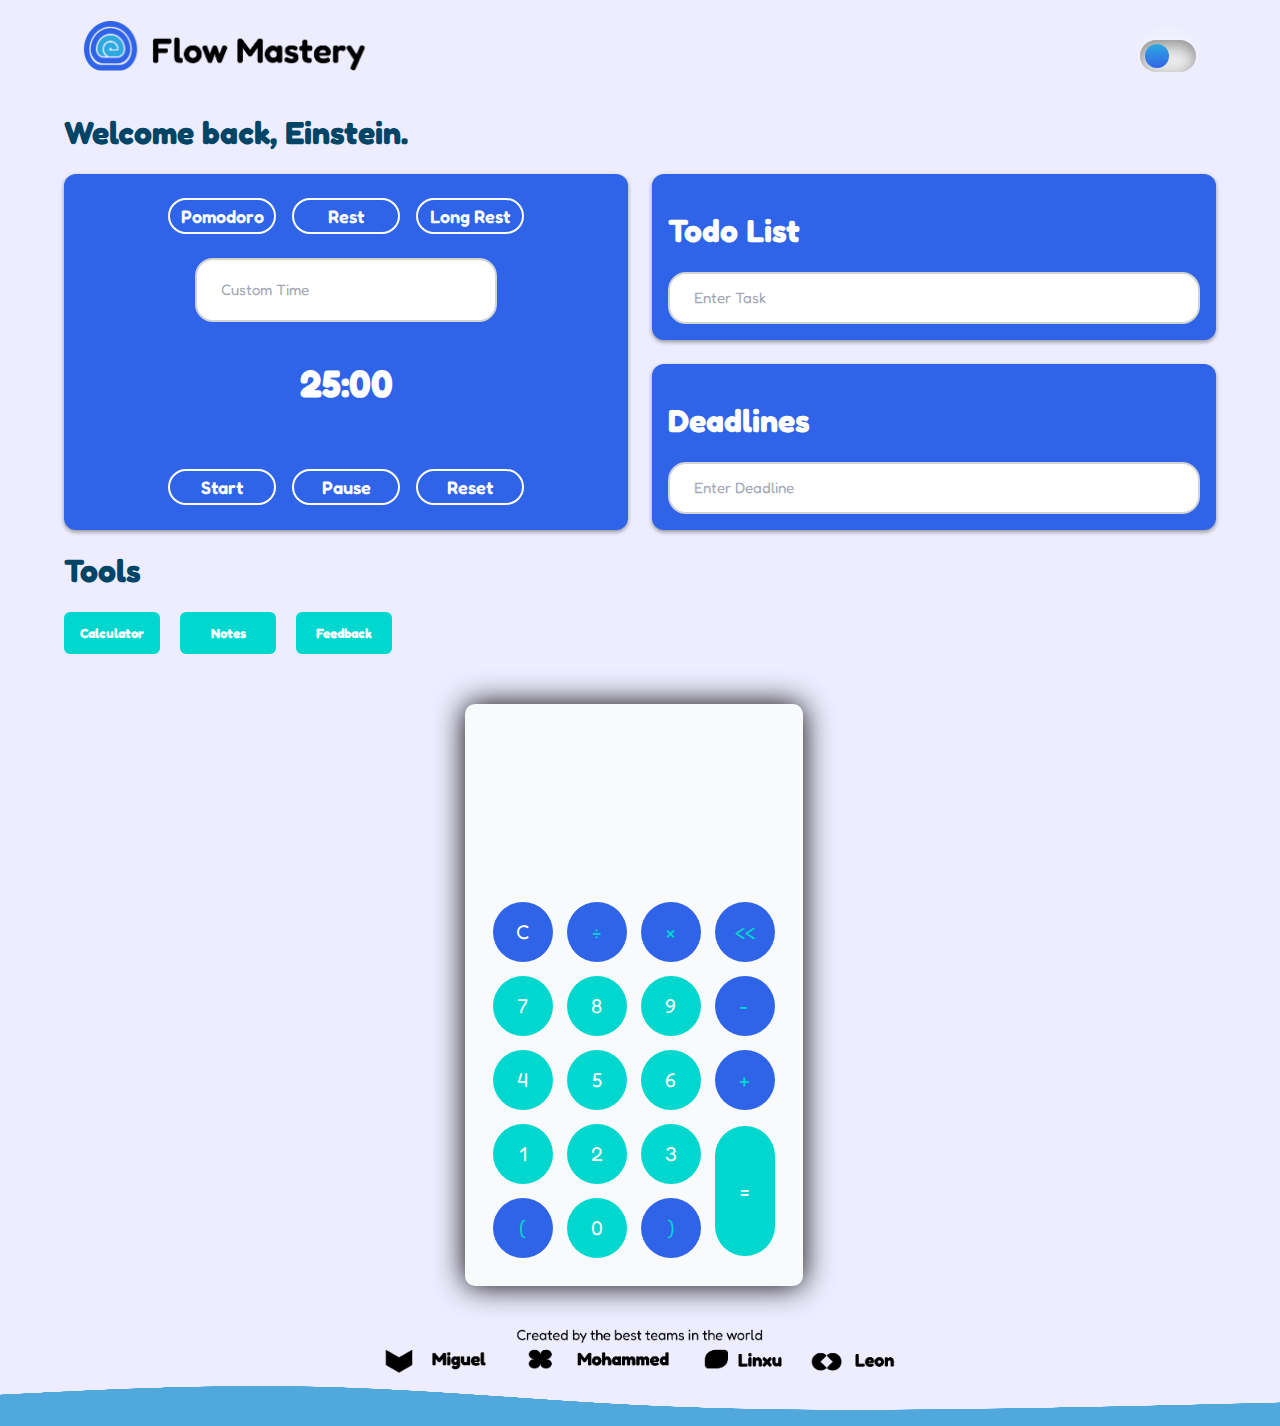
==== index.html @ e6555a39 "Completed" ====
<!DOCTYPE html>
<html lang="en" data-theme="light">

<head>
    <meta charset="UTF-8" />
    <meta http-equiv="X-UA-Compatible" content="IE=edge" />
    <meta name="viewport" content="width=device-width, initial-scale=1.0" />
    <meta name="authors" content="Miguel Louis, Yizhuang Lin, Linux Li, Mohammad El Ghali " />
    <meta name="emails" content="loui0064@algonquinlive.com,li000833@algonquinlive.com " />
    <link rel="preconnect" href="https://fonts.googleapis.com">
    <link rel="preconnect" href="https://fonts.gstatic.com" crossorigin>
    <link href="https://fonts.googleapis.com/css2?family=Fredoka:wght@400;500;600&family=Lato&display=swap"
        rel="stylesheet">
    <link rel="stylesheet" href="styles/global.css" />
    <link rel="stylesheet" href="styles/timer.css" />
    <link rel="stylesheet" href="styles/todo.css" />
    <link rel="stylesheet" href="styles/tools.css" />
    <link rel="stylesheet" href="styles/calculator.css" />
    <link rel="stylesheet" href="styles/notepad.css" />
    <link rel="stylesheet" href="styles/feedback.css" />
    <link rel="stylesheet" href="https://cdnjs.cloudflare.com/ajax/libs/font-awesome/5.15.3/css/all.min.css">
    <title>FlowMastery</title>
</head>

<body>
    <div class="container">
        <nav>
            <div class="logo__div">
                <img src="./img/logo.png" alt="Logo">

            </div>
            <div class="afterlogo"></div>
            <div class="dark-mode__container">
                <input type="checkbox" id="dark-mode-btn" />
                <label for="dark-mode-btn"></label>
            </div>
        </nav>
        <header>
            <div class="header">
                <div id="header">
                    <h1>Welcome back, Einstein.</h1>
                </div>
                <div id="weather-widget">
                    <h4 class="temp"></h4>
                </div>
        </header>

        <!--<div id="music-browser">MusicPlayer---The Star-Spangled Banner</div>-->
        <div class="main-container">
            <div class="left__container">
                <!-- POMO TIMMER -->
                <div class="timer__container">
                    <div class="timer__functions">
                        <div>
                            <button class="btn__timer" id="timer25">Pomodoro</button>
                            <button class="btn__timer" id="timer5">Rest</button>
                            <button class="btn__timer" id="timer60">Long Rest</button>
                        </div>
                        <div>
                            <form name="customForm" id="custom">
                                <input type="text" name="minutes" placeholder="Custom Time" />
                            </form>
                        </div>
                        <div id="timer-display" class="display">
                            <p id="w_minutes">25</p>
                            <p class="semicolon">:</p>
                            <p id="w_seconds">00</p>

                        </div>
                    </div>
                    <div class="timer-controls">
                        <button id="pause" class="btn__timer">Start</button>
                        <button id="resume" class="btn__timer">Pause</button>
                        <button id="reset" class="btn__timer">Reset</button>
                    </div>
                </div>
                <!-- END POMO TIMER -->
            </div>
            <div class="right__container">
                <div class="todo__container">
                    <div class="todo__inner__container">
                        <h1>Todo List</h1>
                        <div id="newtask">
                            <input type="text" placeholder="Enter Task">
                            <!--<button id="push">+</button>-->
                        </div>
                        <div class="tasks"></div>
                    </div>
                </div>
                <div class="todo__container">
                    <div class="todo__inner__container">
                        <h1>Deadlines</h1>
                        <div id="new_deadline">
                            <input type="text" placeholder="Enter Deadline">
                            <!--<button id="push_deadline">+</button>-->
                        </div>
                        <div class="deadline_tasks"></div>
                    </div>
                </div>
            </div>
        </div>
        <!-- TOOLS ACTION  -->
        <div class="tools">
            <h1>Tools</h1>
            <div class="recommendations">
                <button class="btn__recommendation" onclick="handleTools('calc')">Calculator</button>
                <button class="btn__recommendation" onclick="handleTools('notes')">Notes</button>
                <button class="btn__recommendation" onclick="handleTools('feedback')">Feedback</button>
            </div>
        </div>

    </div>
    <!-- CALCULATOR -->
    <div class="bottom__container">
        <div class="calculator dark" id="calc">
            <div class="display-screen">
                <div id="display"></div>
            </div>
            <div class="buttons">
                <table>
                    <tr>
                        <td><button class="btn-operator btn-calc" id="clear">C</button></td>
                        <td><button class="btn-operator btn-calc" id="/">&divide;</button></td>
                        <td><button class="btn-operator btn-calc" id="*">&times;</button></td>
                        <td><button class="btn-operator btn-calc" id="backspace">
                                << </td>
                    </tr>
                    <tr>
                        <td><button class="btn-number btn-calc" id="7">7</button></td>
                        <td><button class="btn-number btn-calc" id="8">8</button></td>
                        <td><button class="btn-number btn-calc" id="9">9</button></td>
                        <td><button class="btn-operator btn-calc" id="-">-</button></td>
                    </tr>
                    <tr>
                        <td><button class="btn-number btn-calc" id="4">4</button></td>
                        <td><button class="btn-number btn-calc" id="5">5</button></td>
                        <td><button class="btn-number btn-calc" id="6">6</button></td>
                        <td><button class="btn-operator btn-calc" id="+">+</button></td>
                    </tr>
                    <tr>
                        <td><button class="btn-number btn-calc" id="1">1</button></td>
                        <td><button class="btn-number btn-calc" id="2">2</button></td>
                        <td><button class="btn-number btn-calc" id="3">3</button></td>
                        <td rowspan="2"><button class="btn-equal btn-calc" id="equal">=</button></td>
                    </tr>
                    <tr>
                        <td><button class="btn-operator btn-calc" id="(">(</button></td>
                        <td><button class="btn-number btn-calc" id="0">0</button></td>
                        <td><button class="btn-operator btn-calc" id=")">)</button></td>
                    </tr>
                </table>
            </div>
        </div>
        <!-- END CALCULATOR -->

        <!-- NOTE PAD -->
        <div class="notepad__container hidden" id="notes">
            <h1>Notepad</h1>
            <textarea id="notepad"></textarea>
            <button class="notepad__btn" id="download">Download</button>
        </div>

        <!-- NOTE PAD END -->

        <!-- Feedback -->
        <div class="feedback__container hidden" id="feedback">
            <h1>Feedback</h1>
            <h2>Help us improve</h2>
            <form action="./thankyou.html" id="form">
                <div class="feedback__name__email">
                    <div class="input__col">
                        <label for="name">Name:</label>
                        <input type="text" id="name" name="name" required>
                    </div>
                    <div class="input__col">
                        <label for="email">Email:</label>
                        <input type="email" id="email" name="email" required>
                    </div>
                </div>
                <label for="message" class="msg_label">Message:</label><br>
                <textarea id="message" name="message required"></textarea>
                <input type="submit" value="Submit" class="submit">
            </form>
        </div>

        <!-- Feedback END -->

        <!--<iframe style="overflow: hidden; border-radius:12px"
            src="https://open.spotify.com/embed/playlist/4Zjli1P13J5mmSCD5iKAXK?utm_source=generator" width="99%"
            height="152" frameBorder="0" allowfullscreen=""
            allow="autoplay; clipboard-write; encrypted-media; fullscreen; picture-in-picture" loading="lazy"></iframe>-->
    </div>
    <footer>
        <img class="banner bottom-author" src="img/LandingPage-author.png" alt="author" />
        <img class="banner bottom-banner" src="img/landingPage-Bottom wave.png" alt="bottom blue wave" />
    </footer>

    <script src="./JS/todo.js"></script>
    <script src="./JS/deadline.js"></script>
    <script src="./JS/calc.js"></script>
    <script src="./JS/notepad.js"></script>
    <script src="./JS/timer.js"></script>
    <script src="./JS/handleTools.js"></script>
    <script src="./JS/darkMode.js"></script>
    <script src="./JS/weather.js"></script>
    <script>
        const username = localStorage.getItem("username");
        if (username) {
            const welcomeText = document.querySelector(".header h1");
            welcomeText.textContent = `Welcome back, ${username}.`;
        }
    </script>
</body>

</html>
---- styles/global.css ----
/* Global */
:root {
  --font-size-l: 30px;
  --font-size-m: 20px;
  --font-size-s: 18px;
  --font-size-xl: 36px;
  --font-size-xs: 15px;
  --font-size-xxl: 40px;
  --font-size-xxxl: 60px;

  --font-family-fredoka: "Fredoka", Helvetica;
  --font-family-inter: "Inter", Helvetica;
}

:root[data-theme="light"] {
  --color-lightBlue: #2ea9df;
  --color-blue: #3064e8;
  --color-pink: #9900ff;
  --color-white: white;
  --robins-egg-blue: #00d7ce;
  --white: #ffffff;

  --background: #eeedff;
  --background-secondary: #f9fafb;
  --text-area: white;
  --input: white;
  --input-text: #9ca3af;
  --input-text-area: #374151;
  --logo-text: #111827;
  --header-text: #004466;

  --calc-display: #0a1e23;
  --calc-clear: white;
  --calc-number: var(--robins-egg-blue);
  --calc-operator: var(--robins-egg-blue);
  --calc-equal: var(--robins-egg-blue);
}

:root[data-theme="dark"] {
  --color-lightBlue: #2ea9df;
  --color-blue: #3064e8;
  --color-pink: #9900ff;
  --color-white: white;
  --robins-egg-blue: #00d7ce;
  --white: #ffffff;

  --background: #030712;
  --background-secondary: #111827;
  --text-area: #172034;
  --input: #1f2937;
  --input-text: #f9fafb;
  --input-text-area: #f9fafb;
  --logo-text: #f9fafb;
  --header-text: #f3f4f6;

  --calc-display: #f8fafb;
  --calc-clear: var(--robins-egg-blue);
  --calc-number: #1b2f38;
  --calc-operator: white;
  --calc-equal: #1b2f38;
}

* {
  font-family: "Fredoka", sans-serif;
}

body {
  background-color: var(--background);
  margin: 0;
  padding: 0;
  overflow-x: hidden;
}

input[type="text"],
input[type="email"] {
  background-color: var(--input);
  color: var(--input-text);
  height: 12px;
  padding: 24px;
  border-radius: 18px;
  font-size: 15px;
  border: 2px solid #d1d3d4;
}

input::placeholder,
select,
input:focus {
  color: var(--input-text);
  opacity: 0.95;
}

/* Centering container */
.container {
  width: 90%;
  margin: 0 auto;
}

/*=============== NAV BAR ===============*/

nav {
  display: flex;
  justify-content: space-between;
  align-items: center;
  width: 100%;
  padding: 20px;
  box-sizing: border-box;
}

nav img {
  height: 50px;
}

.logo__div {
  display: flex;
  gap: 10px;
}

.logo__div h1 {
  color: var(--logo-text);
}

/*=============== GRIDS ===============*/
.main-container {
  display: grid;
  grid-template-columns: 1fr 1fr;
  width: 100%;
  gap: 24px;
}

.left__container {
  display: grid;
}

.right__container {
  display: grid;
  grid-template-rows: repeat(2) 1fr;
  row-gap: 24px;
}

#weather-widget {
  color: --header-text;
  font-size: 1.8rem;
}

#music-browser {
  position: fixed;
  bottom: 0;
  left: 0;
  width: 100%;
  height: 50px;
  background-color: #eee;
  padding: 10px;
  box-sizing: border-box;
  text-align: center;
}

.header {
  display: flex;
  justify-content: space-between;
  align-items: center;
  color: var(--header-text);
}

.btn {
  width: 96px;
  height: 42px;
  border-radius: 6px;
  border: none;
}

.display__time-left,
.display__end-time {
  color: var(--white);
}

.display__time-left,
.display__end-time {
  color: var(--white);
}

#pauseResume {
  background-color: white;
  color: #00d7ce;
  border-radius: 50px;
  border: 2px solid #00d7ce;
}

.tools {
  color: var(--header-text);
}

/* =============== DARK MODE =============== */
.dark-mode__container label {
  width: 56px;
  height: 32px;
  position: relative;
  display: block;
  background: #ebebeb;
  border-radius: 200px;
  box-shadow: inset 0px 5px 15px rgba(0, 0, 0, 0.4),
    0px -5px 15px rgb(255, 255, 255, 0.4);
  cursor: pointer;
  transition: 0.3s;
}

.dark-mode__container label:after {
  content: "";
  width: 24px;
  height: 24px;
  position: absolute;
  top: 4px;
  left: 5px;
  background: linear-gradient(
    180deg,
    var(--color-lightBlue),
    var(--color-blue)
  );
  border-radius: 180px;
  box-shadow: 0px 5px 10px rgba(0red, 0, 0, 0.2);
  transition: 0.3s;
}

.dark-mode__container input {
  width: 0;
  height: 0;
  visibility: hidden;
}

input:checked + label {
  background: #242424;
}

input:checked + label:after {
  left: 50px;
  transform: translateX(-100%);
  background: linear-gradient(180degm #777, #3a3a3a);
}

.dark-mode__container label:active:after {
  width: 36px;
}

.afterlogo {
  display: block;
  font-size: 2em;
  margin-block-start: 0.67em;
  margin-block-end: 0.67em;
  margin-inline-start: 0px;
  margin-inline-end: 0px;
  font-weight: bold;
}

/* Responsive styles */
@media screen and (max-width: 1200px) {
  .main-container {
    grid-template-columns: 1fr;
  }

  .left__container,
  .right__container {
    grid-template-rows: auto;
  }
}

@media screen and (max-width: 768px) {
  nav img {
    height: 40px;
  }

  .header {
    flex-direction: column;
  }
}

.bottom-author {
  height: 60px;
  display: block;
  margin: auto;
}

.bottom-banner {
  width: 100%;
  height: 40px;
  display: block;
  bottom: 0;
}
---- styles/timer.css ----
.timer__container {
  display: flex;
  flex-direction: column;
  align-items: center;
  background: var(--color-blue);
  border-radius: 12px;
  box-shadow: 0px 2px 4px 0px rgb(0, 0, 0, 0.4);
}

.timer__container button:hover {
  transform: scale(1.1);
  transition: all 200ms ease;
}

.timer__functions {
  display: flex;
  flex-direction: column;
  align-items: center;
}

.btn__timer {
  width: 108px;
  height: 36px;
  margin: 24px 6px;
  border-radius: 50px;
  border: 2px solid white;
  cursor: pointer;
  font-weight: 600;
  font-size: large;
  background: transparent;
  background-color: #3064e8;
  color: white;
}

.timer__container input {
  width: 250px;
}

#timer-display {
  display: flex;
  font-size: 2.4rem;
  font-weight: bold;
  text-align: center;
  color: white;
}
---- styles/todo.css ----
.todo__container {
    border-radius: 12px;
    border: 2px solid black;
    box-shadow: 0px 2px 4px 0px rgb(0, 0, 0, 0.4);
    padding: 16px;
    background: var(--color-blue);
    color: var(--color-white);
    border: var(--robins-egg-blue);
  }
  
.todo__container h1 {
  text-align: left;
}
  
/* NEW TASK */
#newtask input {
  width: 100%;
  position: relative;
  box-sizing: border-box;
}

#newtask input:focus {
  outline: none;
  border-color: var(--robins-egg-blue);
}

#newtask button {
  padding: 2px 8px;
  border-radius: 12px;
  color: var(--white);
  font-weight: 600;
  font-size: x-large;
  background: var(--robins-egg-blue);
}

/* DEADLINE */
#new_deadline input {
  width: 100%;
  position: relative;
  box-sizing: border-box;
}

#new_deadline input:focus {
  outline: none;
  border-color: var(--robins-egg-blue);
}

#new_deadline button {
  padding: 8px 12px;
}

/* TASKS */
.tasks {
  align-items: center;
  border-radius: 10px;
  border: #d1d3d4;
  width: 100%;
}

.task {
  display: flex;
  justify-content: space-between;
  margin-top: 20px;
  align-items: center;
  text-transform: capitalize;
  font-size: 20px;
  border-radius: 6px;
}

.delete {
  margin-right: 8px;
  cursor: pointer;
}
---- styles/tools.css ----
/* Tools container */
.bottom__container {
    width: 99vw;
    display: grid;
    place-items: center;
    padding-bottom: 40px;
}

.recommendations {
    display: flex;
    align-items: center;
    margin-top: 20px;
    box-sizing: border-box;
    column-gap: 20px;
}
  
.btn__recommendation {
    width: 96px;
    height: 42px;
    border-radius: 6px;
    border: none;
    cursor: pointer;
    font-weight: bold;
    background-color: #00d7ce;
    color: white;
}

.btn__recommendation:hover {
    opacity: 0.8;
}

.hidden {
    display: none;
    transition-property: all;
    transition-timing-function: cubic-bezier(0.4, 0, 0.2, 1);
    transition-duration: 150ms;
  }
---- styles/calculator.css ----
.calculator {
   position: relative;
   height: auto;
   width: auto;
   padding: 20px;
   border-radius: 10px;
   box-shadow: 0 0 30px #000;
   background-color: var(--background-secondary);
   margin-top: 50px;
 }

 .theme-toggler {
   position: absolute;
   top: 30px;
   right: 30px;
   color: #fff;
   cursor: pointer;
   z-index: 1;
 }

 .theme-toggler.active {
   color: #333;
 }

 .theme-toggler.active::before {
   background-color: #fff;
 }

 .theme-toggler::before {
   content: '';
   height: 30px;
   width: 30px;
   position: absolute;
   top: 50%;
   transform: translate(-50%, -50%);
   border-radius: 50%;
   background-color: #000000;
   z-index: -1;
 }

 #display {
   margin: 0 10px;
   height: 150px;
   width: auto;
   max-width: 270px;
   display: flex;
   align-items: flex-end;
   justify-content: flex-end;
   font-size: 30px;
   margin-bottom: 20px;
   overflow-x: scroll;
 }

 #display::-webkit-scrollbar {
   display: block;
   height: 3px;
 }

 .calculator button {
   height: 60px;
   width: 60px;
   border: 0;
   border-radius: 30px;
   margin: 5px;
   font-size: 20px;
   cursor: pointer;
   transition: all 200ms ease;
 }

 .calculator button:hover {
   transform: scale(1.1);
 }

 .calculator button#equal {
   height: 130px;
 }

 .calculator #display {
   color: var(--calc-display);
 }

 .calculator button#clear {
   background-color: var(--color-blue);
   color: var(--calc-clear);
 }

 .calculator button.btn-number {
   background-color: var(--calc-number);
   color: var(--white);
 }

 .calculator button.btn-operator {
   background-color: var(--color-blue);
   color: var(--calc-operator);
 }

 .calculator button.btn-equal {
   background-color: var(--calc-equal);
   color: var(--white);
 }

 /* Responsive styles */

 @media screen and (max-width: 768px) {
   .calculator {
     margin-top: 100px;
   }
 }
---- styles/notepad.css ----
.notepad__container {
  margin: 0 auto;
  padding: 20px;
  background-color: var(--background-secondary);
  border-radius: 12px;
  box-shadow: 0px 2px 4px 0px rgb(0, 0, 0, 0.4);
}

.notepad__container h1 {
  text-align: center;
  color: var(--logo-text)
}

#notes {
  margin-top: 100px;
}

textarea {
  height: 60vh;
  width: 50vw;
  display: grid;
  place-items: center;
  margin: 20px;
  padding: 10px;
  color: var(--input-text-area);
  border: none;
  border-radius: 5px;
  box-shadow: 0px 0px 10px rgba(0, 0, 0, 0.1);
  background-color: var(--text-area);
  resize: none;
  font-size: x-large;
  font-family: "Fredoka", sans-serif;
}

textarea:focus {
  color: var(--input-text-area);
  opacity: 0.95;
}

.notepad textarea:focus {
  border: red 1px solid;
}

.notepad__btn {
  display: block;
  margin: 20px auto 0;
  padding: 10px 20px;
  border: none;
  border-radius: 5px;
  background-color: var(--color-blue);
  color: #fff;
  font-size: 16px;
  font-weight: 500;
  cursor: pointer;
}

.notepad__btn:hover {
  background-color: #2057e4;
}

/* Responsive style */

@media screen and (max-width: 768px) {
  textarea {
    width: 70vw;
  }
}
---- styles/feedback.css ----
.feedback__container h1,
h2 {
    text-align: center;
}

.feedback__container {
    margin: 100px auto 0 auto;
    padding: 20px;
    background-color: var(--color-blue);
    color: var(--color-white);
    border-radius: 12px;
    box-shadow: 0px 2px 4px 0px rgb(0, 0, 0, 0.4);

}

.feedback__container label {
    padding: 24px 0 12px 0;
    font-size: large;
    font-weight: 500;
}

.feedback__name__email {
    display: grid;
    grid-template-columns: 1fr 1fr;
    column-gap: 10px;
    margin-bottom: 15px;
}

.feedback__name__email input {
    width: 100%;
    box-sizing: border-box;
    background-color: var(--text-area);
}

.input__col {
    display: flex;
    flex-direction: column;
}

.feedback__container textarea {
    margin: 15px 0 0 0;
    height: 30vh;
    width: 40vw;
    box-sizing: border-box;
    background-color: var(--text-area);
}

.submit {
    display: block;
    margin: 20px auto 0;
    padding: 10px 25px;
    border: none;
    border-radius: 5px;
    background-color: var(--color-white);
    color: var(--color-blue);
    font-size: 16px;
    font-weight: 500;
    cursor: pointer;
}

.submit:hover {
    opacity: 0.8;
}

@media screen and (max-width: 768px) {
    .feedback__name__email {
        display: grid;
        grid-template-columns: 1fr;
    }

    .feedback__container textarea {
        width: 55vw;

    }
}
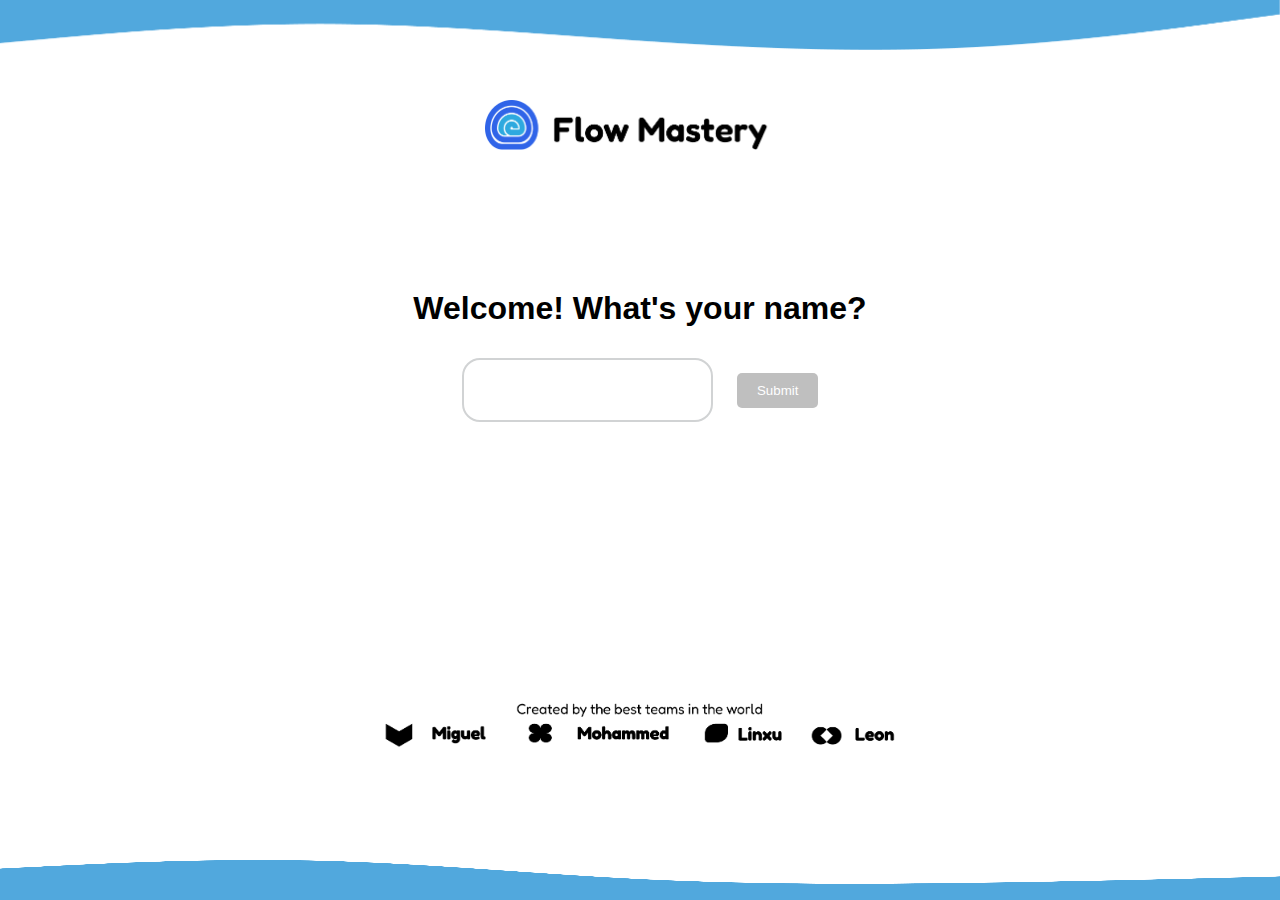
==== commit 650efe55: "Rename landingPage.html to index.html" ====
--- a/index.html
+++ b/index.html
@@ -1,5 +1,5 @@
 <!DOCTYPE html>
-<html lang="en" data-theme="light">
+<html>
 
 <head>
     <meta charset="UTF-8" />
@@ -7,209 +7,29 @@
     <meta name="viewport" content="width=device-width, initial-scale=1.0" />
     <meta name="authors" content="Miguel Louis, Yizhuang Lin, Linux Li, Mohammad El Ghali " />
     <meta name="emails" content="loui0064@algonquinlive.com,li000833@algonquinlive.com " />
-    <link rel="preconnect" href="https://fonts.googleapis.com">
-    <link rel="preconnect" href="https://fonts.gstatic.com" crossorigin>
-    <link href="https://fonts.googleapis.com/css2?family=Fredoka:wght@400;500;600&family=Lato&display=swap"
-        rel="stylesheet">
+    <title>Login Page</title>
+    <link rel="stylesheet" href="styles/landingPage.css" />
     <link rel="stylesheet" href="styles/global.css" />
-    <link rel="stylesheet" href="styles/timer.css" />
-    <link rel="stylesheet" href="styles/todo.css" />
-    <link rel="stylesheet" href="styles/tools.css" />
-    <link rel="stylesheet" href="styles/calculator.css" />
-    <link rel="stylesheet" href="styles/notepad.css" />
-    <link rel="stylesheet" href="styles/feedback.css" />
-    <link rel="stylesheet" href="https://cdnjs.cloudflare.com/ajax/libs/font-awesome/5.15.3/css/all.min.css">
-    <title>FlowMastery</title>
 </head>
 
 <body>
-    <div class="container">
-        <nav>
-            <div class="logo__div">
-                <img src="./img/logo.png" alt="Logo">
+    <div class="background">
+        <img class="banner top-banner" src="img/landingPage-Top_view.png" alt="top blue wave" />
 
-            </div>
-            <div class="afterlogo"></div>
-            <div class="dark-mode__container">
-                <input type="checkbox" id="dark-mode-btn" />
-                <label for="dark-mode-btn"></label>
-            </div>
-        </nav>
-        <header>
-            <div class="header">
-                <div id="header">
-                    <h1>Welcome back, Einstein.</h1>
-                </div>
-                <div id="weather-widget">
-                    <h4 class="temp"></h4>
-                </div>
-        </header>
-
-        <!--<div id="music-browser">MusicPlayer---The Star-Spangled Banner</div>-->
-        <div class="main-container">
-            <div class="left__container">
-                <!-- POMO TIMMER -->
-                <div class="timer__container">
-                    <div class="timer__functions">
-                        <div>
-                            <button class="btn__timer" id="timer25">Pomodoro</button>
-                            <button class="btn__timer" id="timer5">Rest</button>
-                            <button class="btn__timer" id="timer60">Long Rest</button>
-                        </div>
-                        <div>
-                            <form name="customForm" id="custom">
-                                <input type="text" name="minutes" placeholder="Custom Time" />
-                            </form>
-                        </div>
-                        <div id="timer-display" class="display">
-                            <p id="w_minutes">25</p>
-                            <p class="semicolon">:</p>
-                            <p id="w_seconds">00</p>
-
-                        </div>
-                    </div>
-                    <div class="timer-controls">
-                        <button id="pause" class="btn__timer">Start</button>
-                        <button id="resume" class="btn__timer">Pause</button>
-                        <button id="reset" class="btn__timer">Reset</button>
-                    </div>
-                </div>
-                <!-- END POMO TIMER -->
-            </div>
-            <div class="right__container">
-                <div class="todo__container">
-                    <div class="todo__inner__container">
-                        <h1>Todo List</h1>
-                        <div id="newtask">
-                            <input type="text" placeholder="Enter Task">
-                            <!--<button id="push">+</button>-->
-                        </div>
-                        <div class="tasks"></div>
-                    </div>
-                </div>
-                <div class="todo__container">
-                    <div class="todo__inner__container">
-                        <h1>Deadlines</h1>
-                        <div id="new_deadline">
-                            <input type="text" placeholder="Enter Deadline">
-                            <!--<button id="push_deadline">+</button>-->
-                        </div>
-                        <div class="deadline_tasks"></div>
-                    </div>
-                </div>
+        <img class="banner lp-logo" src="img/logo.png" alt="logo of Flowmastery" />
+        <div class="login-container">
+            <div class="welcome">
+                <h1>Welcome! What's your name?</h1>
+                <input type="text" id="name-input" />
+                <button id="submit-button" disabled>Submit</button>
             </div>
         </div>
-        <!-- TOOLS ACTION  -->
-        <div class="tools">
-            <h1>Tools</h1>
-            <div class="recommendations">
-                <button class="btn__recommendation" onclick="handleTools('calc')">Calculator</button>
-                <button class="btn__recommendation" onclick="handleTools('notes')">Notes</button>
-                <button class="btn__recommendation" onclick="handleTools('feedback')">Feedback</button>
-            </div>
-        </div>
-
+        <footer>
+            <img class="banner bottom-author" src="img/LandingPage-author.png" alt="author" />
+            <img class="banner bottom-banner" src="img/landingPage-Bottom wave.png" alt="bottom blue wave" />
+        </footer>
     </div>
-    <!-- CALCULATOR -->
-    <div class="bottom__container">
-        <div class="calculator dark" id="calc">
-            <div class="display-screen">
-                <div id="display"></div>
-            </div>
-            <div class="buttons">
-                <table>
-                    <tr>
-                        <td><button class="btn-operator btn-calc" id="clear">C</button></td>
-                        <td><button class="btn-operator btn-calc" id="/">&divide;</button></td>
-                        <td><button class="btn-operator btn-calc" id="*">&times;</button></td>
-                        <td><button class="btn-operator btn-calc" id="backspace">
-                                << </td>
-                    </tr>
-                    <tr>
-                        <td><button class="btn-number btn-calc" id="7">7</button></td>
-                        <td><button class="btn-number btn-calc" id="8">8</button></td>
-                        <td><button class="btn-number btn-calc" id="9">9</button></td>
-                        <td><button class="btn-operator btn-calc" id="-">-</button></td>
-                    </tr>
-                    <tr>
-                        <td><button class="btn-number btn-calc" id="4">4</button></td>
-                        <td><button class="btn-number btn-calc" id="5">5</button></td>
-                        <td><button class="btn-number btn-calc" id="6">6</button></td>
-                        <td><button class="btn-operator btn-calc" id="+">+</button></td>
-                    </tr>
-                    <tr>
-                        <td><button class="btn-number btn-calc" id="1">1</button></td>
-                        <td><button class="btn-number btn-calc" id="2">2</button></td>
-                        <td><button class="btn-number btn-calc" id="3">3</button></td>
-                        <td rowspan="2"><button class="btn-equal btn-calc" id="equal">=</button></td>
-                    </tr>
-                    <tr>
-                        <td><button class="btn-operator btn-calc" id="(">(</button></td>
-                        <td><button class="btn-number btn-calc" id="0">0</button></td>
-                        <td><button class="btn-operator btn-calc" id=")">)</button></td>
-                    </tr>
-                </table>
-            </div>
-        </div>
-        <!-- END CALCULATOR -->
-
-        <!-- NOTE PAD -->
-        <div class="notepad__container hidden" id="notes">
-            <h1>Notepad</h1>
-            <textarea id="notepad"></textarea>
-            <button class="notepad__btn" id="download">Download</button>
-        </div>
-
-        <!-- NOTE PAD END -->
-
-        <!-- Feedback -->
-        <div class="feedback__container hidden" id="feedback">
-            <h1>Feedback</h1>
-            <h2>Help us improve</h2>
-            <form action="./thankyou.html" id="form">
-                <div class="feedback__name__email">
-                    <div class="input__col">
-                        <label for="name">Name:</label>
-                        <input type="text" id="name" name="name" required>
-                    </div>
-                    <div class="input__col">
-                        <label for="email">Email:</label>
-                        <input type="email" id="email" name="email" required>
-                    </div>
-                </div>
-                <label for="message" class="msg_label">Message:</label><br>
-                <textarea id="message" name="message required"></textarea>
-                <input type="submit" value="Submit" class="submit">
-            </form>
-        </div>
-
-        <!-- Feedback END -->
-
-        <!--<iframe style="overflow: hidden; border-radius:12px"
-            src="https://open.spotify.com/embed/playlist/4Zjli1P13J5mmSCD5iKAXK?utm_source=generator" width="99%"
-            height="152" frameBorder="0" allowfullscreen=""
-            allow="autoplay; clipboard-write; encrypted-media; fullscreen; picture-in-picture" loading="lazy"></iframe>-->
-    </div>
-    <footer>
-        <img class="banner bottom-author" src="img/LandingPage-author.png" alt="author" />
-        <img class="banner bottom-banner" src="img/landingPage-Bottom wave.png" alt="bottom blue wave" />
-    </footer>
-
-    <script src="./JS/todo.js"></script>
-    <script src="./JS/deadline.js"></script>
-    <script src="./JS/calc.js"></script>
-    <script src="./JS/notepad.js"></script>
-    <script src="./JS/timer.js"></script>
-    <script src="./JS/handleTools.js"></script>
-    <script src="./JS/darkMode.js"></script>
-    <script src="./JS/weather.js"></script>
-    <script>
-        const username = localStorage.getItem("username");
-        if (username) {
-            const welcomeText = document.querySelector(".header h1");
-            welcomeText.textContent = `Welcome back, ${username}.`;
-        }
-    </script>
+    <script src="JS/landingPage.js"></script>
 </body>
 
-</html>+</html>
--- a/styles/landingPage.css
+++ b/styles/landingPage.css
@@ -0,0 +1,73 @@
+.lp-logo {
+  height: 50px;
+  display: block;
+  top: 100px;
+  margin: auto;
+}
+
+.banner {
+  height: 50px;
+  display: flex;
+  justify-content: center;
+  align-items: center;
+  color: white;
+  position: absolute;
+  left: 0;
+  right: 0;
+}
+
+.top-banner {
+  background: no-repeat center center;
+  width: 100%;
+  display: block;
+  margin: auto;
+  top: 0;
+}
+
+.bottom-author {
+  display: block;
+  margin: auto;
+}
+
+.bottom-banner {
+  width: 100%;
+  display: block;
+  bottom: 0;
+}
+
+.login-container {
+  display: flex;
+  justify-content: center;
+  align-items: center;
+  height: calc(100vh - 200px);
+}
+
+.welcome {
+  text-align: center;
+}
+
+input[type="text"] {
+  padding: 10px;
+  margin: 10px;
+  border-radius: 5px;
+  border: 1px solid gray;
+}
+
+button {
+  padding: 10px 20px;
+  margin: 10px;
+  border-radius: 5px;
+  border: none;
+  color: white;
+  background-color: gray;
+  cursor: pointer;
+}
+
+button:hover {
+  background-color: #2057e4;
+}
+
+button:disabled {
+  opacity: 0.5;
+  cursor: not-allowed;
+}